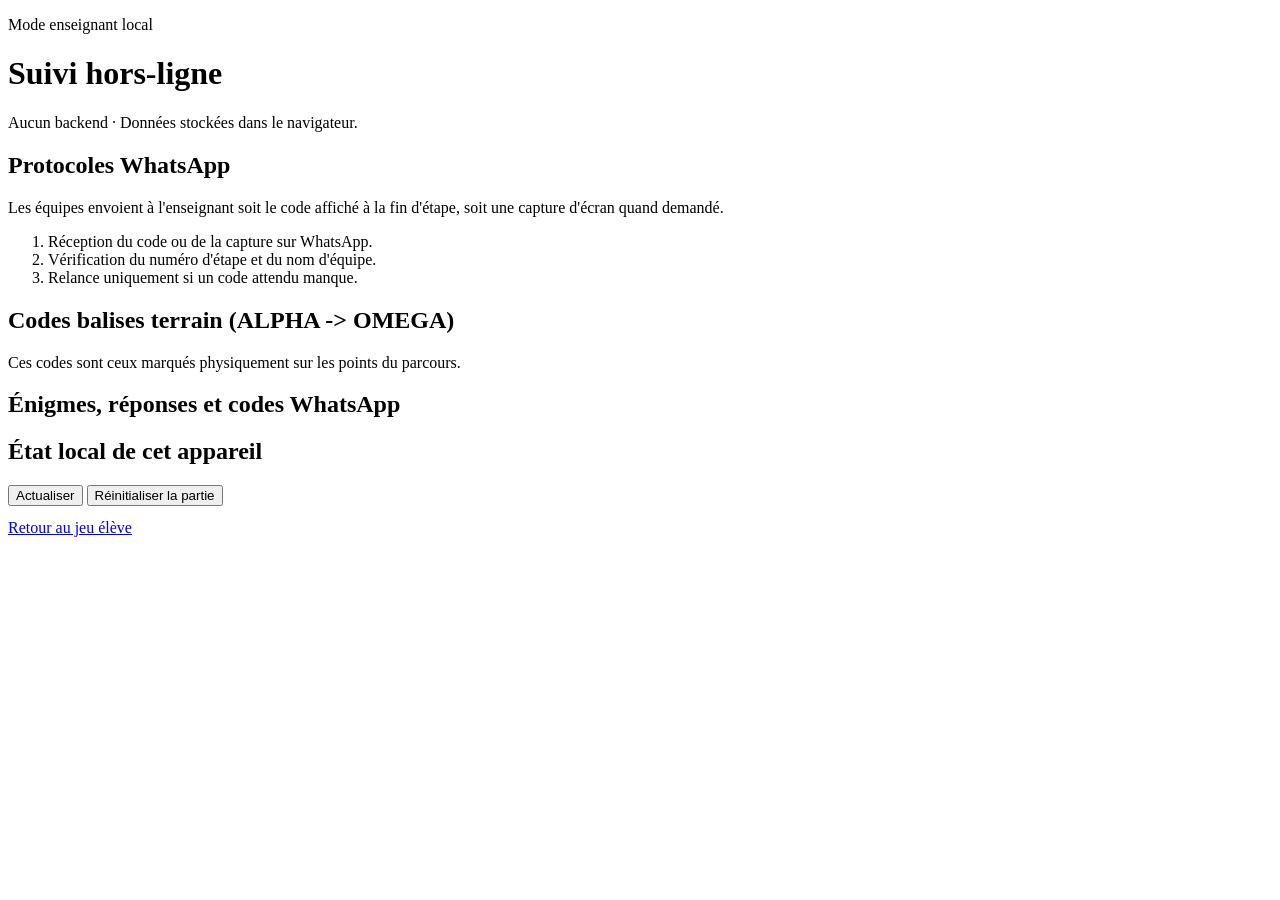
==== teacher.html @ ce28edeb "Add files via upload" ====
<!doctype html>
<html lang="fr">
  <head>
    <meta charset="UTF-8" />
    <meta name="viewport" content="width=device-width, initial-scale=1.0" />
    <meta
      name="description"
      content="Mode enseignant local pour suivre les codes WhatsApp et réinitialiser la partie."
    />
    <title>Mode enseignant · Mission Plainpalais 2026</title>
    <link rel="stylesheet" href="assets/css/styles.css" />
  </head>
  <body>
    <div class="aurora" aria-hidden="true"></div>
    <div class="app-shell">
      <header class="topbar">
        <p class="kicker">Mode enseignant local</p>
        <h1>Suivi hors-ligne</h1>
        <p class="subtitle">Aucun backend · Données stockées dans le navigateur.</p>
      </header>

      <main class="main-content" id="teacher-content">
        <section class="card">
          <h2>Protocoles WhatsApp</h2>
          <p>
            Les équipes envoient à l'enseignant soit le code affiché à la fin d'étape, soit une capture
            d'écran quand demandé.
          </p>
          <ol>
            <li>Réception du code ou de la capture sur WhatsApp.</li>
            <li>Vérification du numéro d'étape et du nom d'équipe.</li>
            <li>Relance uniquement si un code attendu manque.</li>
          </ol>
        </section>

        <section class="card">
          <h2>Codes balises terrain (ALPHA -> OMEGA)</h2>
          <p>Ces codes sont ceux marqués physiquement sur les points du parcours.</p>
          <div id="teacher-beacon-codes"></div>
        </section>

        <section class="card">
          <h2>Énigmes, réponses et codes WhatsApp</h2>
          <div id="teacher-step-list"></div>
        </section>

        <section class="card">
          <h2>État local de cet appareil</h2>
          <p id="teacher-summary"></p>
          <div class="button-row">
            <button id="refresh-state" class="btn-secondary" type="button">Actualiser</button>
            <button id="reset-state" class="btn-danger" type="button">Réinitialiser la partie</button>
          </div>
          <pre id="teacher-json" class="json-box" aria-label="Données locales"></pre>
        </section>

        <section class="teacher-footer">
          <a href="index.html" class="text-link">Retour au jeu élève</a>
        </section>
      </main>
    </div>

    <script type="module" src="assets/js/teacher.js"></script>
  </body>
</html>
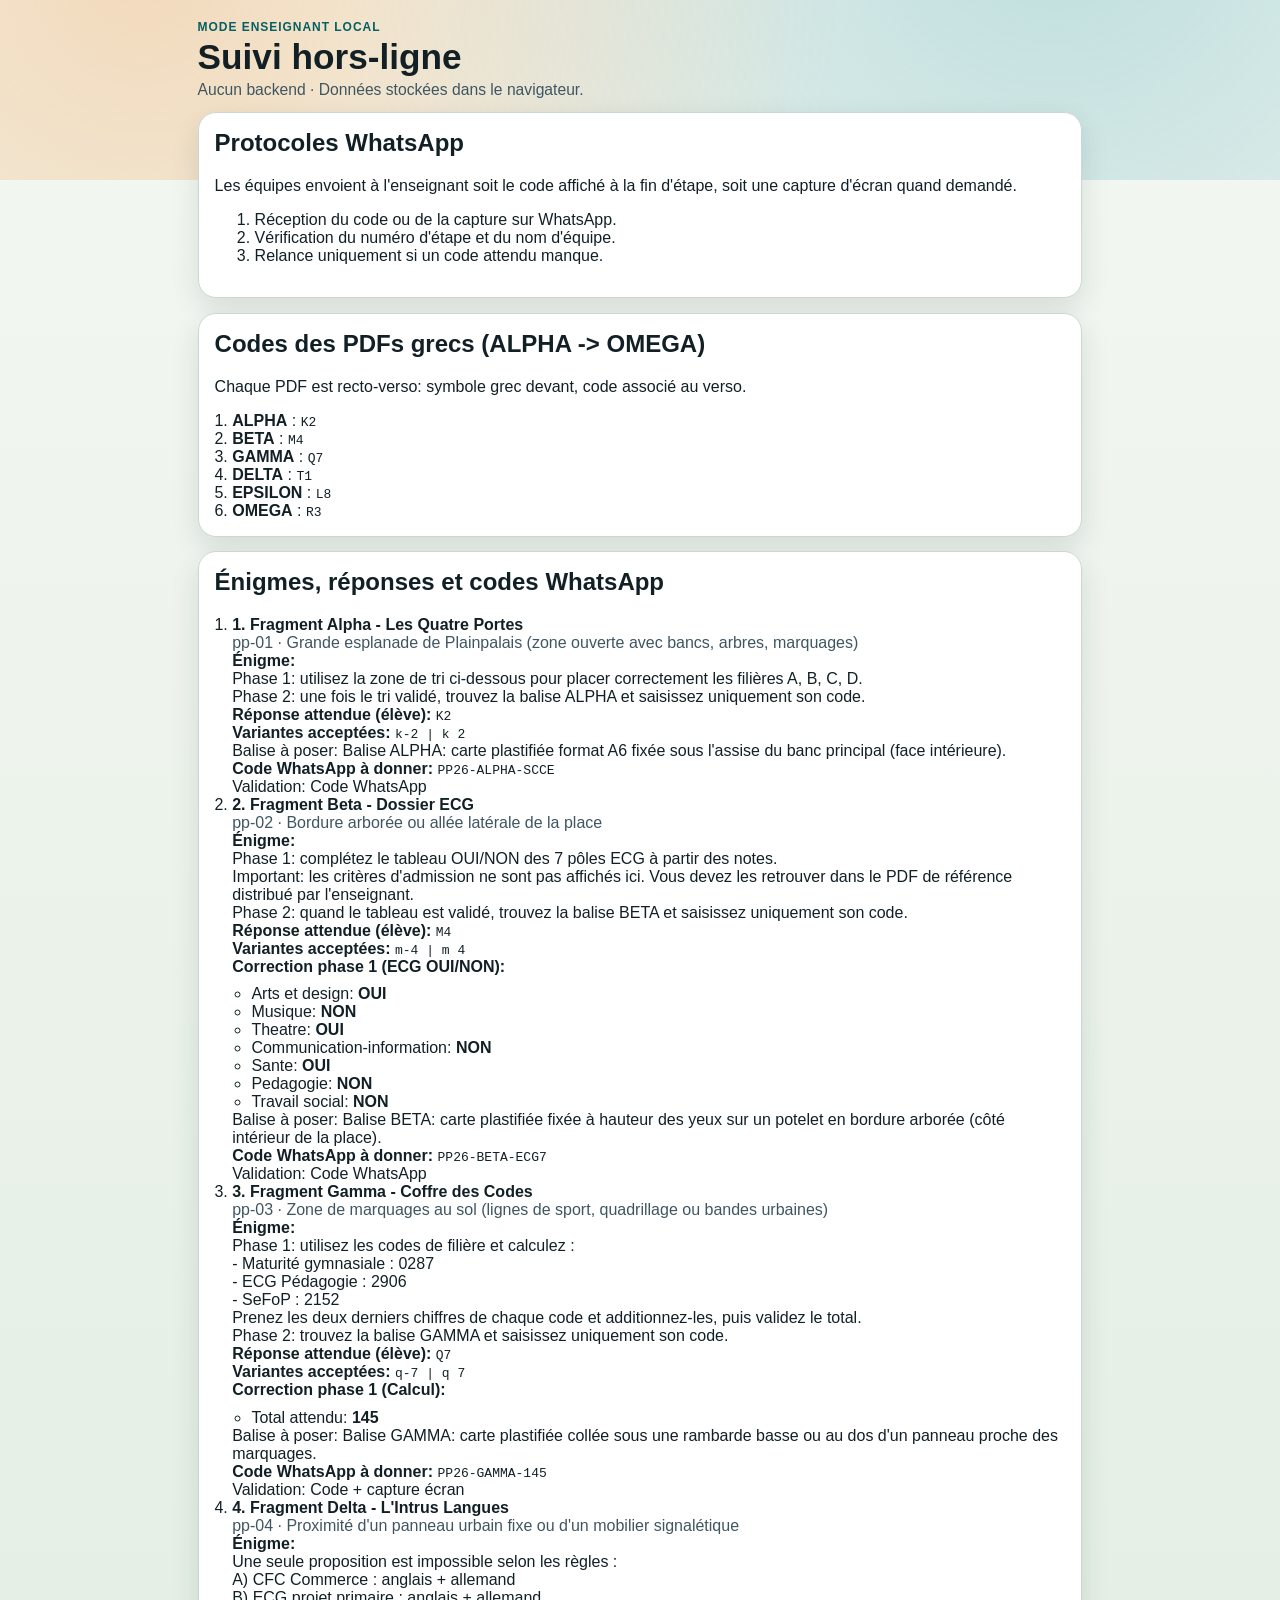
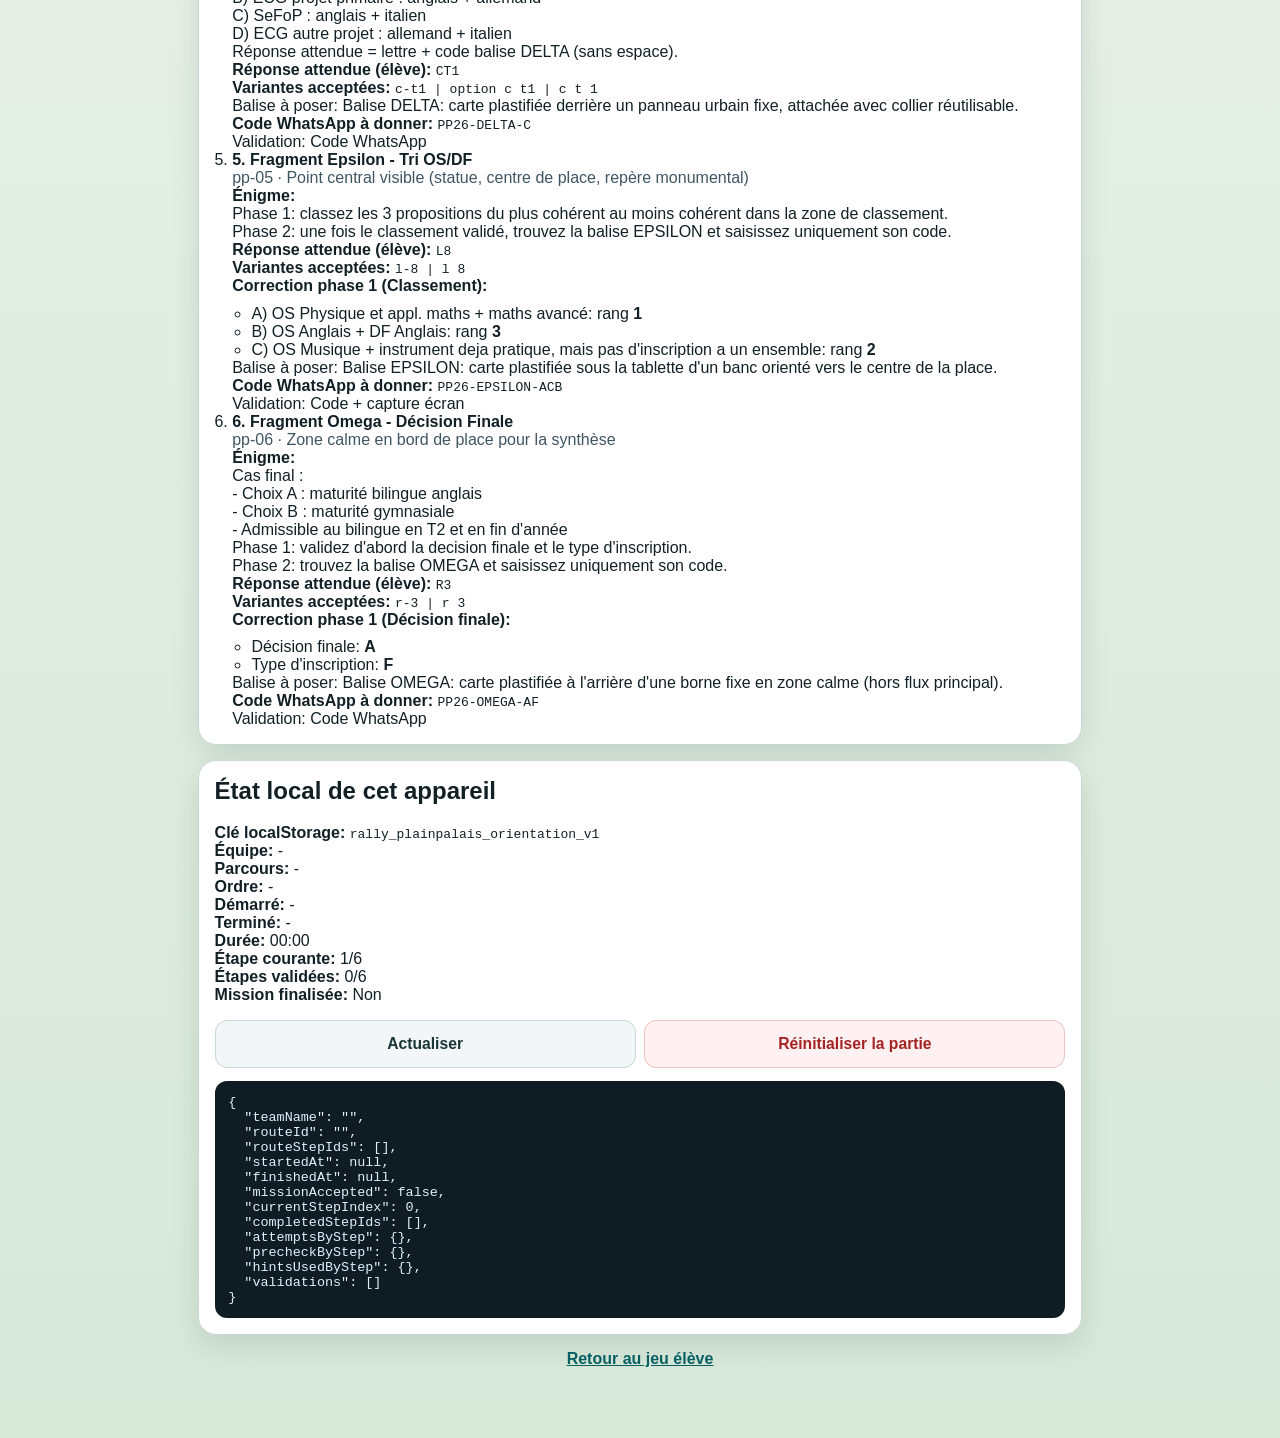
==== commit 0000452c: "Add files via upload" ====
--- a/teacher.html
+++ b/teacher.html
@@ -34,8 +34,8 @@
         </section>
 
         <section class="card">
-          <h2>Codes balises terrain (ALPHA -> OMEGA)</h2>
-          <p>Ces codes sont ceux marqués physiquement sur les points du parcours.</p>
+          <h2>Codes des PDFs grecs (ALPHA -> OMEGA)</h2>
+          <p>Chaque PDF est recto-verso: symbole grec devant, code associé au verso.</p>
           <div id="teacher-beacon-codes"></div>
         </section>
 
--- a/assets/css/styles.css
+++ b/assets/css/styles.css
@@ -0,0 +1,394 @@
+:root {
+  --bg-top: #f4f7f2;
+  --bg-bottom: #d7e8d9;
+  --card-bg: #ffffff;
+  --text-main: #122026;
+  --text-soft: #3f5661;
+  --accent: #0e7a78;
+  --accent-strong: #065f63;
+  --warning: #8a4a00;
+  --danger: #a62323;
+  --border: #c9d8d5;
+  --shadow: 0 10px 28px rgba(20, 40, 44, 0.12);
+  --radius: 18px;
+}
+
+* {
+  box-sizing: border-box;
+}
+
+body {
+  margin: 0;
+  min-height: 100vh;
+  font-family: "Avenir Next", "Segoe UI", "Noto Sans", sans-serif;
+  color: var(--text-main);
+  background: linear-gradient(180deg, var(--bg-top), var(--bg-bottom));
+}
+
+.aurora {
+  position: fixed;
+  inset: -20% -15% auto;
+  height: 40vh;
+  background: radial-gradient(circle at 20% 40%, rgba(240, 164, 84, 0.35), transparent 52%),
+    radial-gradient(circle at 75% 20%, rgba(20, 146, 161, 0.25), transparent 56%);
+  pointer-events: none;
+  z-index: -1;
+}
+
+.toast-stack {
+  position: fixed;
+  top: 0.9rem;
+  right: 0.9rem;
+  z-index: 999;
+  display: grid;
+  gap: 0.45rem;
+  pointer-events: none;
+}
+
+.toast {
+  min-width: 220px;
+  max-width: min(86vw, 360px);
+  padding: 0.72rem 0.85rem;
+  border-radius: 12px;
+  color: #fff;
+  font-weight: 700;
+  box-shadow: 0 8px 24px rgba(20, 40, 44, 0.26);
+  opacity: 0;
+  transform: translateY(-8px);
+  transition: opacity 150ms ease, transform 150ms ease;
+}
+
+.toast.visible {
+  opacity: 1;
+  transform: translateY(0);
+}
+
+.toast.success {
+  background: #0f766e;
+}
+
+.toast.error {
+  background: #a62323;
+}
+
+.app-shell {
+  width: min(920px, 100%);
+  margin: 0 auto;
+  padding: 1rem 0.9rem 2rem;
+}
+
+.topbar {
+  text-align: left;
+  margin-bottom: 0.85rem;
+}
+
+.kicker {
+  margin: 0;
+  letter-spacing: 0.08em;
+  text-transform: uppercase;
+  font-size: 0.75rem;
+  color: var(--accent-strong);
+  font-weight: 700;
+}
+
+h1 {
+  margin: 0.25rem 0;
+  font-size: clamp(1.45rem, 4.5vw, 2.2rem);
+  line-height: 1.1;
+}
+
+.subtitle {
+  margin: 0;
+  color: var(--text-soft);
+  font-size: 0.98rem;
+}
+
+.status-panel,
+.card {
+  background: var(--card-bg);
+  border: 1px solid var(--border);
+  border-radius: var(--radius);
+  box-shadow: var(--shadow);
+}
+
+.status-panel {
+  padding: 0.8rem;
+  margin-bottom: 0.9rem;
+}
+
+.status-grid {
+  display: grid;
+  gap: 0.5rem;
+  grid-template-columns: repeat(2, minmax(0, 1fr));
+}
+
+.status-pill {
+  background: #edf6f4;
+  border-radius: 12px;
+  padding: 0.45rem 0.6rem;
+  font-size: 0.9rem;
+}
+
+.progress-wrap {
+  margin-top: 0.7rem;
+}
+
+.progress-track {
+  height: 13px;
+  width: 100%;
+  border-radius: 999px;
+  overflow: hidden;
+  background: #dbe7e4;
+}
+
+.progress-value {
+  height: 100%;
+  background: linear-gradient(90deg, #0e7a78, #18a996);
+  transition: width 250ms ease;
+}
+
+.main-content {
+  display: grid;
+  gap: 0.9rem;
+}
+
+.card {
+  padding: 1rem;
+}
+
+.card h2,
+.card h3 {
+  margin-top: 0;
+}
+
+.badge {
+  display: inline-block;
+  padding: 0.18rem 0.55rem;
+  border-radius: 999px;
+  background: #e6f4f2;
+  color: var(--accent-strong);
+  font-size: 0.75rem;
+  font-weight: 700;
+  text-transform: uppercase;
+  letter-spacing: 0.05em;
+}
+
+.text-muted {
+  color: var(--text-soft);
+}
+
+.input-label {
+  display: block;
+  font-weight: 600;
+  margin-bottom: 0.35rem;
+}
+
+.input-text {
+  width: 100%;
+  border: 2px solid #a5c2be;
+  border-radius: 12px;
+  padding: 0.8rem;
+  font-size: 1rem;
+}
+
+.input-text:focus {
+  outline: 3px solid #84c8c6;
+  outline-offset: 2px;
+  border-color: var(--accent-strong);
+}
+
+.button-row {
+  display: grid;
+  gap: 0.55rem;
+  margin-top: 0.9rem;
+}
+
+button,
+.btn-link-like {
+  border: 0;
+  border-radius: 12px;
+  padding: 0.85rem 1rem;
+  font-size: 0.98rem;
+  font-weight: 700;
+  cursor: pointer;
+}
+
+.btn-link-like {
+  display: inline-flex;
+  align-items: center;
+  justify-content: center;
+  text-decoration: none;
+}
+
+.btn-primary {
+  background: var(--accent);
+  color: #fff;
+}
+
+.btn-primary:hover {
+  background: var(--accent-strong);
+}
+
+.btn-secondary {
+  background: #f2f6f6;
+  color: #1b3638;
+  border: 1px solid #c7d9d7;
+}
+
+.btn-danger {
+  background: #fff1f1;
+  color: var(--danger);
+  border: 1px solid #e9c2c2;
+}
+
+.feedback {
+  margin-top: 0.75rem;
+  padding: 0.7rem;
+  border-radius: 12px;
+  font-weight: 600;
+}
+
+.feedback.error {
+  color: #7f1d1d;
+  background: #fff1f1;
+}
+
+.feedback.success {
+  color: #0f5132;
+  background: #ebfff3;
+}
+
+.meta-list {
+  margin: 0.6rem 0 0;
+  padding-left: 1.2rem;
+}
+
+.hint-box,
+.solved-box,
+.final-box {
+  margin-top: 0.8rem;
+  padding: 0.8rem;
+  border-radius: 12px;
+}
+
+.hint-box {
+  background: #fff8df;
+  border: 1px solid #f0d791;
+}
+
+.sort-grid {
+  display: grid;
+  gap: 0.7rem;
+}
+
+.sort-row {
+  background: #fff;
+  border: 1px solid #ecdba9;
+  border-radius: 10px;
+  padding: 0.6rem;
+}
+
+.precheck-profile {
+  margin: 0.6rem 0 0.8rem;
+  padding: 0.55rem 0.65rem;
+  border-radius: 10px;
+  border: 1px solid #ecdba9;
+  background: #fffdf4;
+}
+
+.solved-box {
+  background: #ecf9f5;
+  border: 1px solid #bde6d8;
+}
+
+.final-box {
+  background: #f0f6ff;
+  border: 1px solid #bfd4f2;
+}
+
+.step-list,
+.code-list {
+  margin: 0;
+  padding-left: 1.1rem;
+}
+
+.json-box {
+  margin: 0.85rem 0 0;
+  white-space: pre-wrap;
+  overflow-wrap: anywhere;
+  background: #101c24;
+  color: #dbf0ff;
+  border-radius: 12px;
+  padding: 0.85rem;
+  font-family: "SFMono-Regular", "Consolas", "Liberation Mono", monospace;
+  font-size: 0.84rem;
+  max-height: 350px;
+  overflow-y: auto;
+}
+
+.teacher-footer {
+  text-align: center;
+  padding-bottom: 2rem;
+}
+
+.map-card {
+  margin-top: 0.9rem;
+}
+
+.map-wrap {
+  border: 1px solid var(--border);
+  border-radius: 12px;
+  overflow: hidden;
+  background: #dbe7e4;
+}
+
+.map-frame {
+  display: block;
+  width: 100%;
+  height: 320px;
+  border: 0;
+}
+
+.text-link {
+  color: var(--accent-strong);
+  font-weight: 700;
+  text-decoration: underline;
+}
+
+.hidden {
+  display: none;
+}
+
+.reveal {
+  animation: reveal 320ms ease;
+}
+
+@keyframes reveal {
+  from {
+    opacity: 0;
+    transform: translateY(6px);
+  }
+
+  to {
+    opacity: 1;
+    transform: translateY(0);
+  }
+}
+
+@media (min-width: 720px) {
+  .app-shell {
+    padding: 1.25rem 1.1rem 2.4rem;
+  }
+
+  .status-grid {
+    grid-template-columns: repeat(4, minmax(0, 1fr));
+  }
+
+  .button-row {
+    grid-template-columns: repeat(2, minmax(0, 1fr));
+  }
+
+  .map-frame {
+    height: 380px;
+  }
+}
